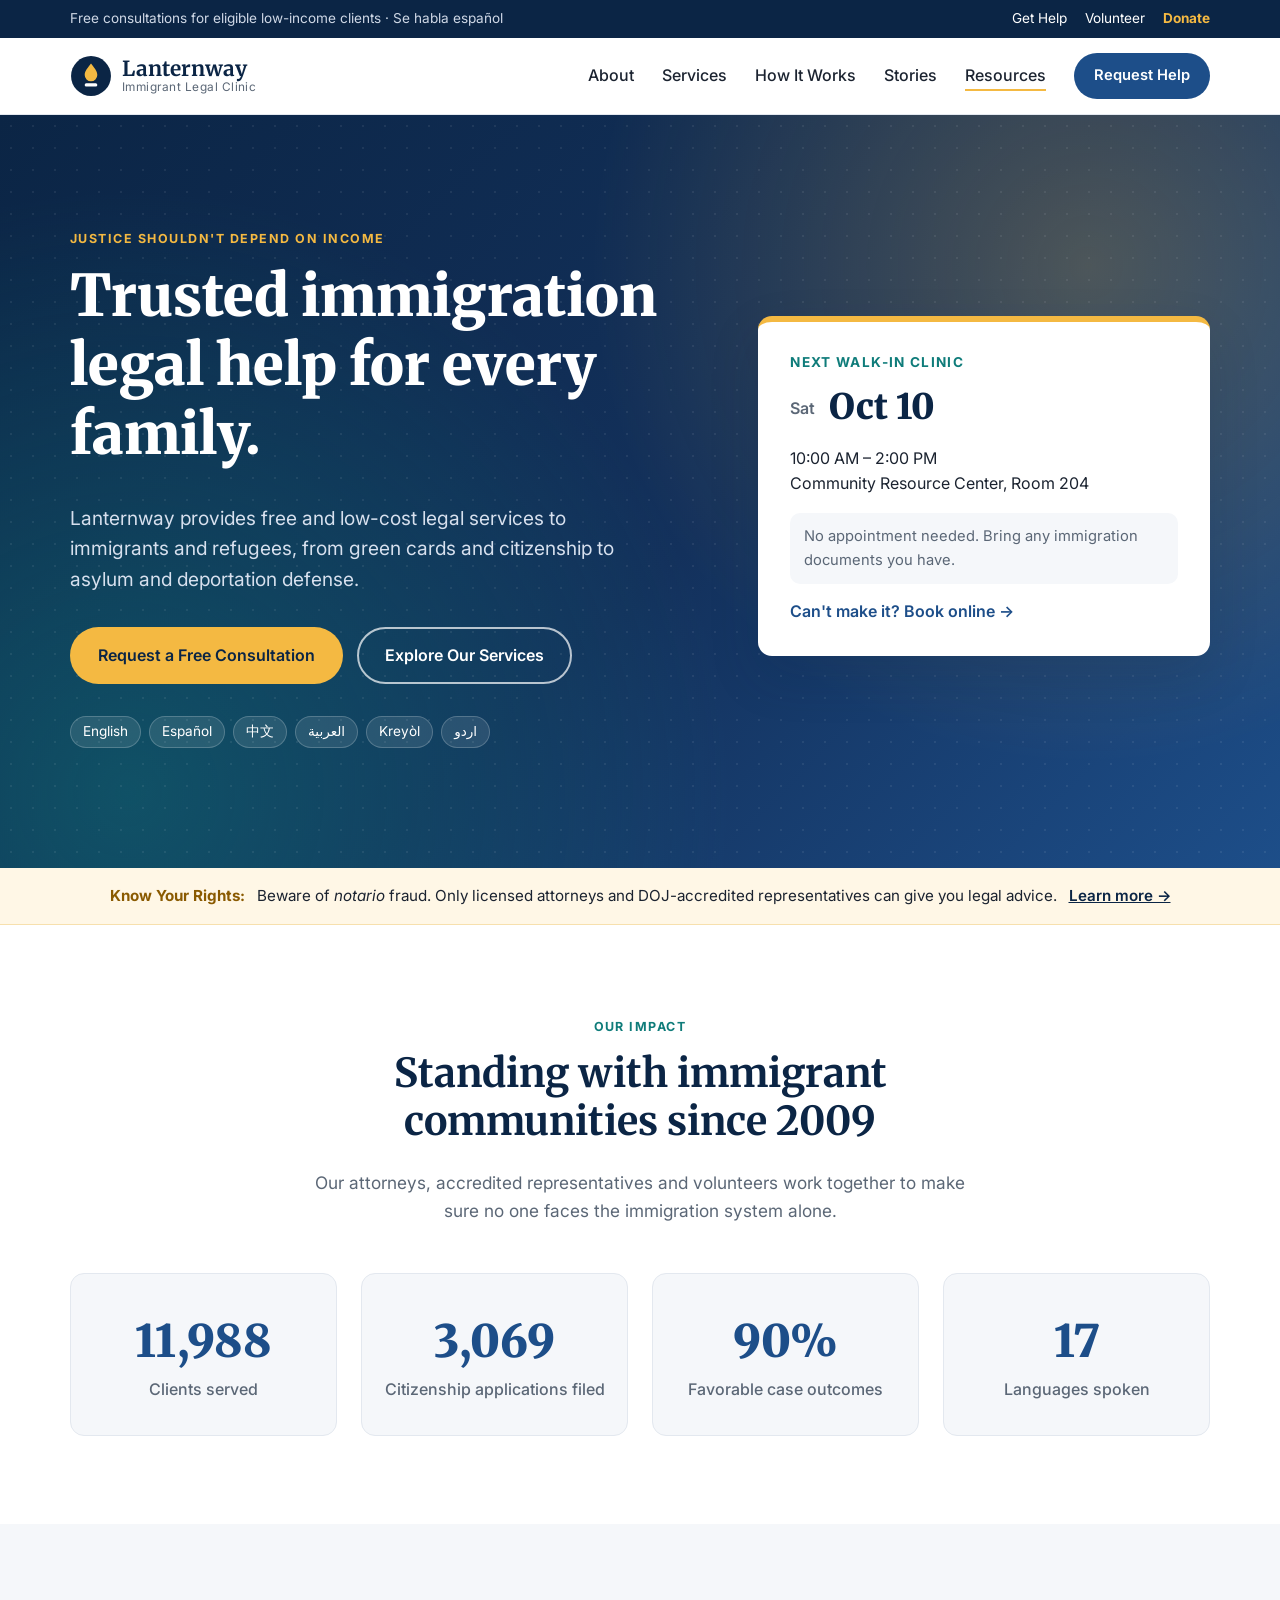
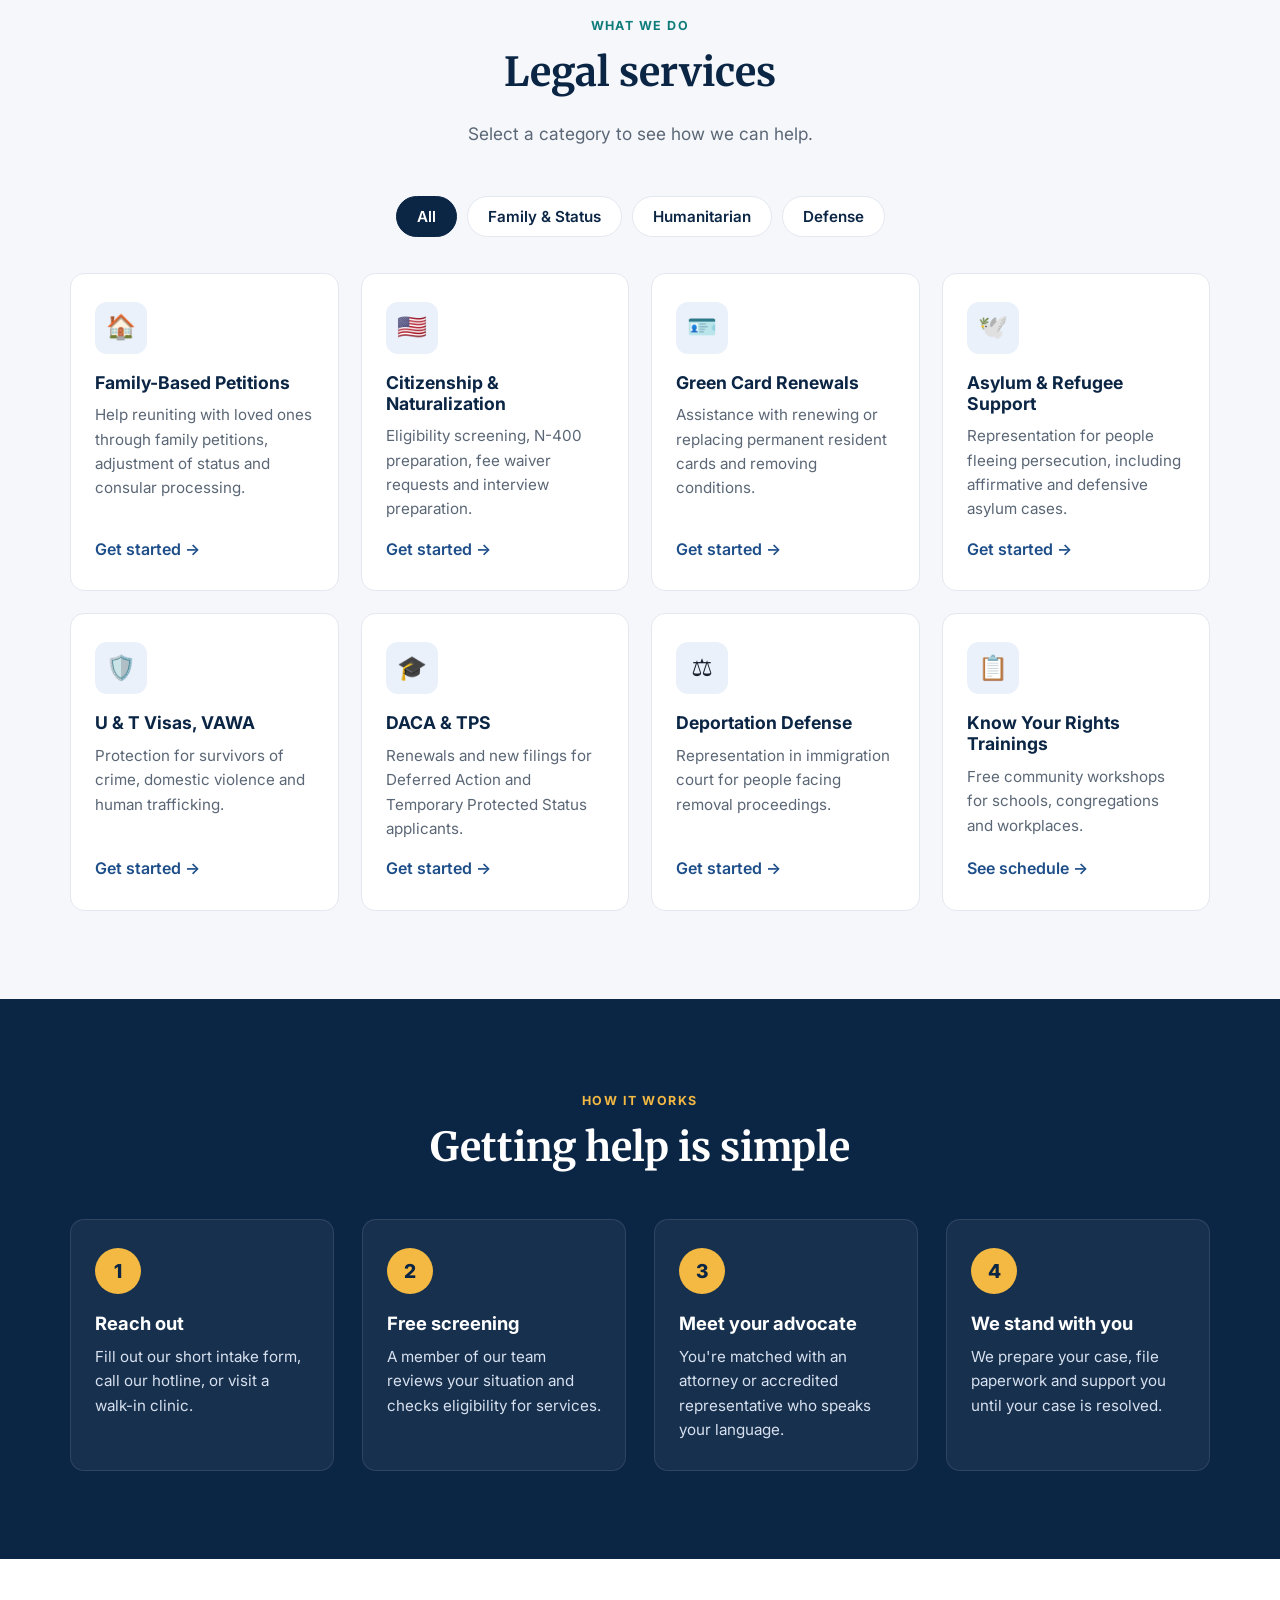
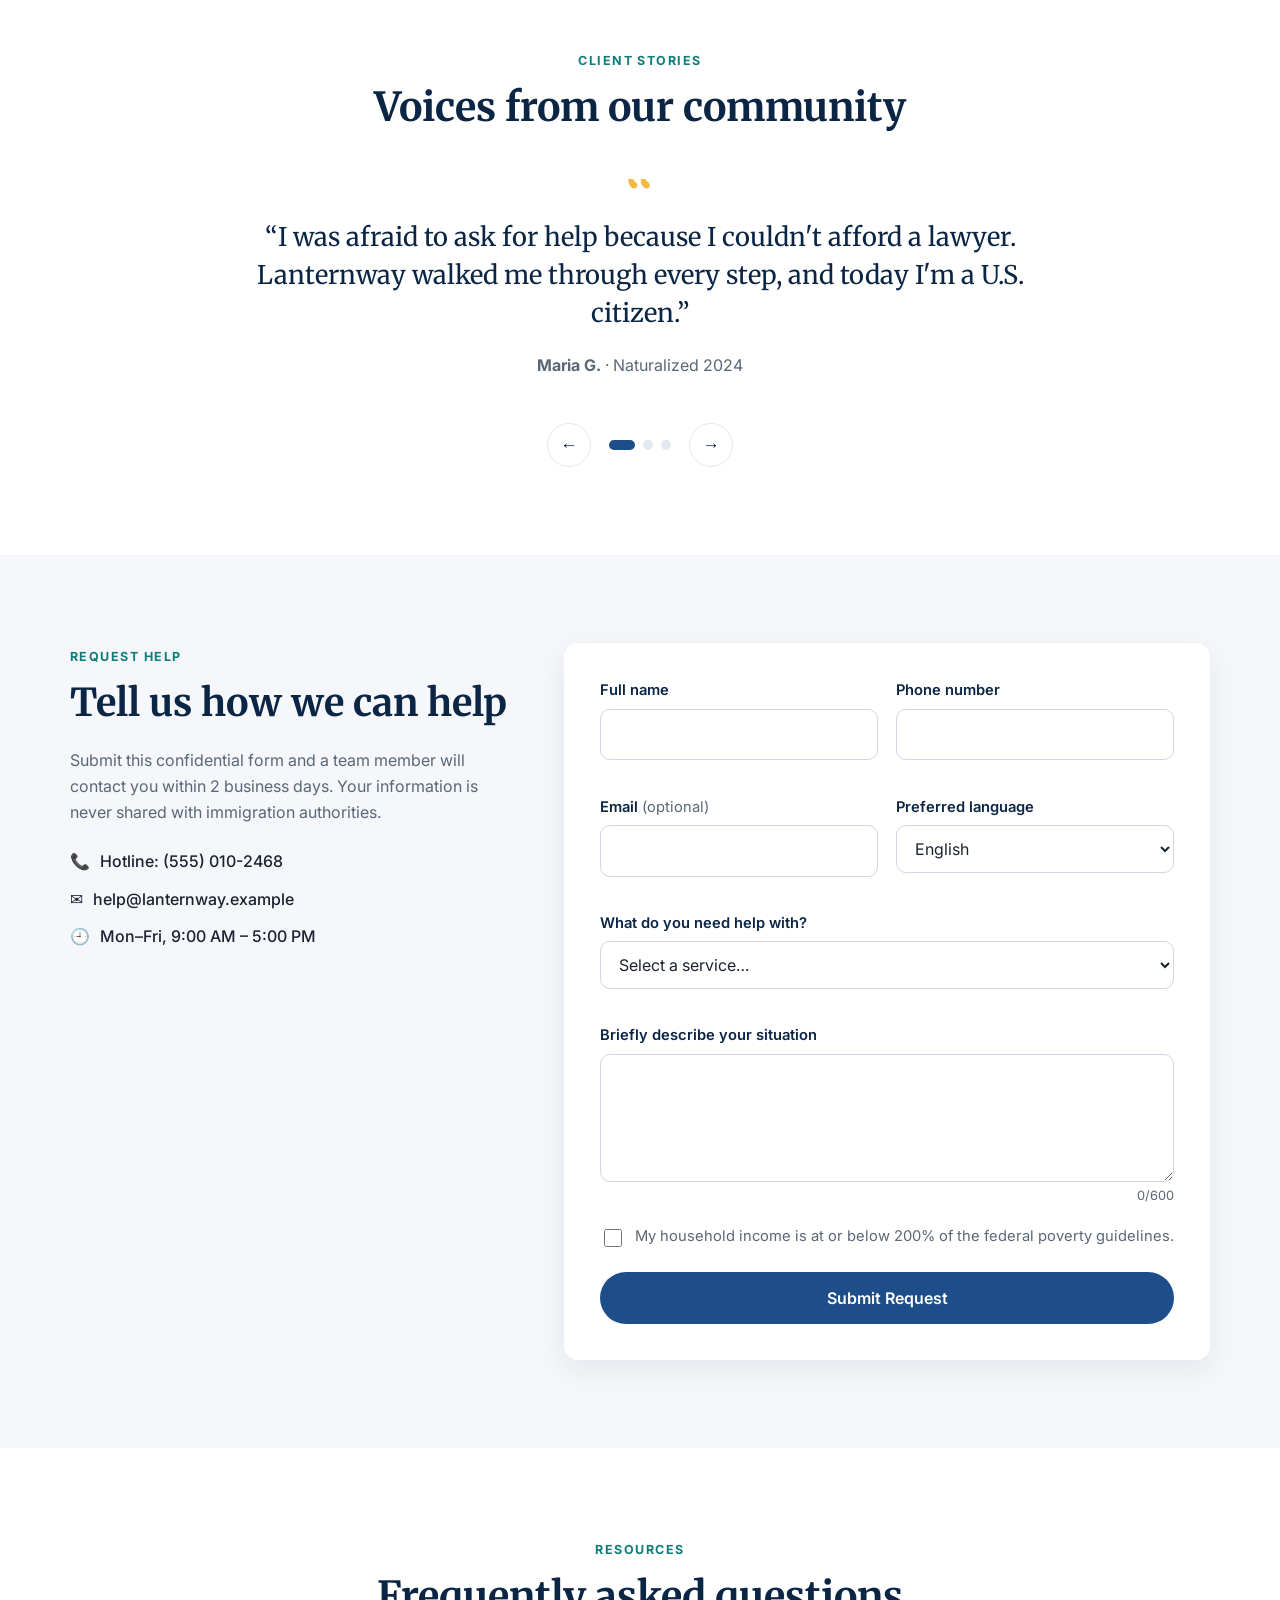
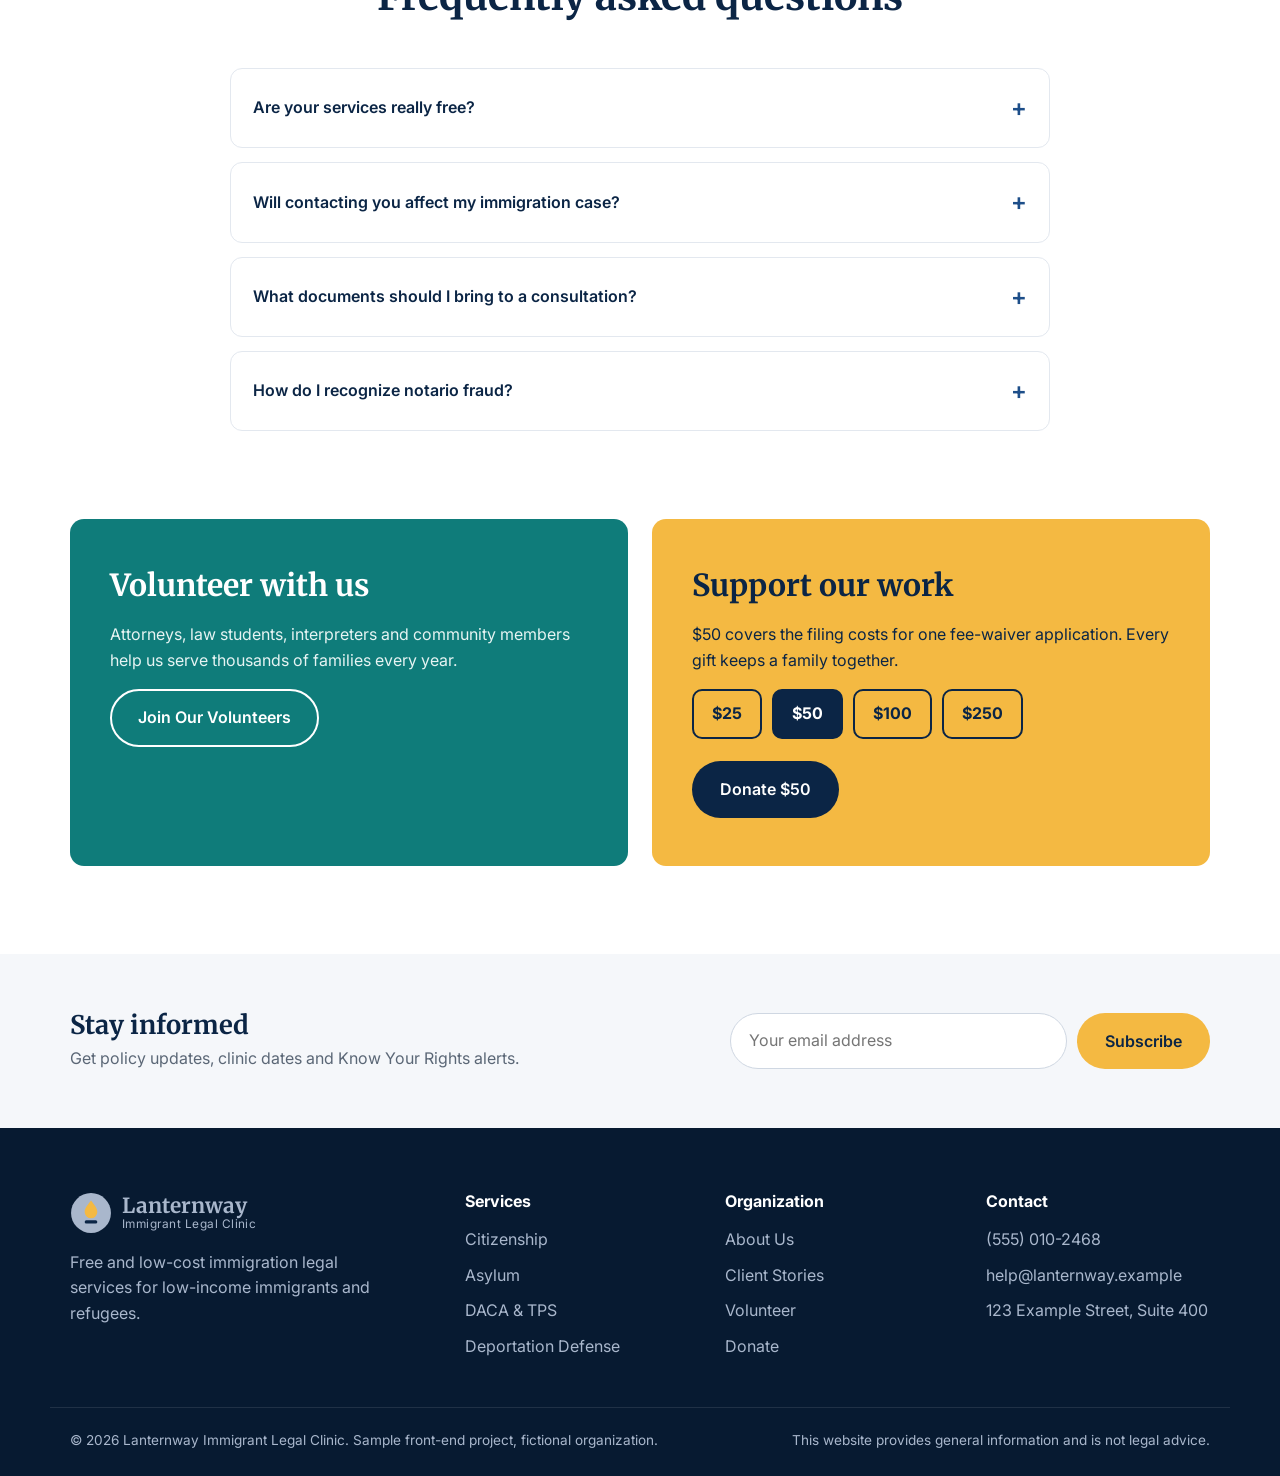
==== index.html @ d3156864 "Add Lanternway Immigrant Legal Clinic sample website Responsive single-page front-end for a fictiona" ====
<!DOCTYPE html>
<html lang="en">
<head>
  <meta charset="UTF-8">
  <meta name="viewport" content="width=device-width, initial-scale=1.0">
  <meta name="description" content="Lanternway Immigrant Legal Clinic provides free and low-cost immigration legal help to low-income individuals and families.">
  <title>Lanternway Immigrant Legal Clinic</title>
  <link rel="preconnect" href="https://fonts.googleapis.com">
  <link rel="preconnect" href="https://fonts.gstatic.com" crossorigin>
  <link href="https://fonts.googleapis.com/css2?family=Inter:wght@400;500;600;700&family=Merriweather:wght@700;900&display=swap" rel="stylesheet">
  <link rel="stylesheet" href="styles.css">
</head>
<body>
  <a class="skip-link" href="#main">Skip to content</a>

  <!-- Top utility bar -->
  <div class="topbar">
    <div class="container topbar__inner">
      <p>Free consultations for eligible low-income clients &middot; Se habla español</p>
      <div class="topbar__links">
        <a href="#help">Get Help</a>
        <a href="#involved">Volunteer</a>
        <a href="#donate" class="topbar__donate">Donate</a>
      </div>
    </div>
  </div>

  <!-- Header / navigation -->
  <header class="header" id="top">
    <div class="container header__inner">
      <a href="#top" class="logo" aria-label="Lanternway home">
        <svg class="logo__mark" viewBox="0 0 40 40" aria-hidden="true">
          <circle cx="20" cy="20" r="19" fill="currentColor"/>
          <path d="M20 8c-3 4-6 7-6 11a6 6 0 0 0 12 0c0-4-3-7-6-11z" fill="#f4b942"/>
          <rect x="14" y="27" width="12" height="3" rx="1.5" fill="#fff"/>
        </svg>
        <span class="logo__text">
          <strong>Lanternway</strong>
          <small>Immigrant Legal Clinic</small>
        </span>
      </a>

      <button class="nav-toggle" aria-expanded="false" aria-controls="primary-nav">
        <span class="nav-toggle__bar"></span>
        <span class="nav-toggle__bar"></span>
        <span class="nav-toggle__bar"></span>
        <span class="sr-only">Menu</span>
      </button>

      <nav id="primary-nav" class="nav" aria-label="Primary">
        <ul>
          <li><a href="#about">About</a></li>
          <li><a href="#services">Services</a></li>
          <li><a href="#process">How It Works</a></li>
          <li><a href="#stories">Stories</a></li>
          <li><a href="#resources">Resources</a></li>
          <li><a href="#help" class="btn btn--primary btn--sm">Request Help</a></li>
        </ul>
      </nav>
    </div>
  </header>

  <main id="main">
    <!-- Hero -->
    <section class="hero">
      <div class="container hero__inner">
        <div class="hero__content">
          <span class="eyebrow">Justice shouldn't depend on income</span>
          <h1>Trusted immigration legal help for every family.</h1>
          <p class="lead">Lanternway provides free and low-cost legal services to immigrants and refugees, from green cards and citizenship to asylum and deportation defense.</p>
          <div class="hero__actions">
            <a href="#help" class="btn btn--accent">Request a Free Consultation</a>
            <a href="#services" class="btn btn--ghost">Explore Our Services</a>
          </div>
          <ul class="hero__langs" aria-label="Languages we serve">
            <li>English</li><li>Español</li><li>中文</li><li>العربية</li><li>Kreyòl</li><li>اردو</li>
          </ul>
        </div>
        <div class="hero__card" aria-label="Upcoming clinic">
          <h2>Next Walk-In Clinic</h2>
          <p class="hero__date"><span>Sat</span> Oct 10</p>
          <p>10:00 AM – 2:00 PM<br>Community Resource Center, Room 204</p>
          <p class="hero__note">No appointment needed. Bring any immigration documents you have.</p>
          <a href="#help" class="link-arrow">Can't make it? Book online</a>
        </div>
      </div>
    </section>

    <!-- Alert banner -->
    <section class="alert" role="region" aria-label="Important notice">
      <div class="container alert__inner">
        <strong>Know Your Rights:</strong>
        <span>Beware of <em>notario</em> fraud. Only licensed attorneys and DOJ-accredited representatives can give you legal advice.</span>
        <a href="#resources">Learn more &rarr;</a>
      </div>
    </section>

    <!-- Stats -->
    <section class="stats" id="about">
      <div class="container">
        <div class="section-head">
          <span class="eyebrow">Our Impact</span>
          <h2>Standing with immigrant communities since 2009</h2>
          <p>Our attorneys, accredited representatives and volunteers work together to make sure no one faces the immigration system alone.</p>
        </div>
        <div class="stats__grid">
          <div class="stat"><span class="stat__num" data-count="12500">0</span><span class="stat__label">Clients served</span></div>
          <div class="stat"><span class="stat__num" data-count="3200">0</span><span class="stat__label">Citizenship applications filed</span></div>
          <div class="stat"><span class="stat__num" data-count="94" data-suffix="%">0</span><span class="stat__label">Favorable case outcomes</span></div>
          <div class="stat"><span class="stat__num" data-count="18">0</span><span class="stat__label">Languages spoken</span></div>
        </div>
      </div>
    </section>

    <!-- Services -->
    <section class="services" id="services">
      <div class="container">
        <div class="section-head">
          <span class="eyebrow">What We Do</span>
          <h2>Legal services</h2>
          <p>Select a category to see how we can help.</p>
        </div>

        <div class="tabs" role="tablist" aria-label="Service categories">
          <button role="tab" class="tab is-active" aria-selected="true" data-filter="all">All</button>
          <button role="tab" class="tab" aria-selected="false" data-filter="family">Family &amp; Status</button>
          <button role="tab" class="tab" aria-selected="false" data-filter="humanitarian">Humanitarian</button>
          <button role="tab" class="tab" aria-selected="false" data-filter="defense">Defense</button>
        </div>

        <div class="cards">
          <article class="card" data-category="family">
            <div class="card__icon" aria-hidden="true">🏠</div>
            <h3>Family-Based Petitions</h3>
            <p>Help reuniting with loved ones through family petitions, adjustment of status and consular processing.</p>
            <a href="#help" class="link-arrow">Get started</a>
          </article>
          <article class="card" data-category="family">
            <div class="card__icon" aria-hidden="true">🇺🇸</div>
            <h3>Citizenship &amp; Naturalization</h3>
            <p>Eligibility screening, N-400 preparation, fee waiver requests and interview preparation.</p>
            <a href="#help" class="link-arrow">Get started</a>
          </article>
          <article class="card" data-category="family">
            <div class="card__icon" aria-hidden="true">🪪</div>
            <h3>Green Card Renewals</h3>
            <p>Assistance with renewing or replacing permanent resident cards and removing conditions.</p>
            <a href="#help" class="link-arrow">Get started</a>
          </article>
          <article class="card" data-category="humanitarian">
            <div class="card__icon" aria-hidden="true">🕊️</div>
            <h3>Asylum &amp; Refugee Support</h3>
            <p>Representation for people fleeing persecution, including affirmative and defensive asylum cases.</p>
            <a href="#help" class="link-arrow">Get started</a>
          </article>
          <article class="card" data-category="humanitarian">
            <div class="card__icon" aria-hidden="true">🛡️</div>
            <h3>U &amp; T Visas, VAWA</h3>
            <p>Protection for survivors of crime, domestic violence and human trafficking.</p>
            <a href="#help" class="link-arrow">Get started</a>
          </article>
          <article class="card" data-category="humanitarian">
            <div class="card__icon" aria-hidden="true">🎓</div>
            <h3>DACA &amp; TPS</h3>
            <p>Renewals and new filings for Deferred Action and Temporary Protected Status applicants.</p>
            <a href="#help" class="link-arrow">Get started</a>
          </article>
          <article class="card" data-category="defense">
            <div class="card__icon" aria-hidden="true">⚖️</div>
            <h3>Deportation Defense</h3>
            <p>Representation in immigration court for people facing removal proceedings.</p>
            <a href="#help" class="link-arrow">Get started</a>
          </article>
          <article class="card" data-category="defense">
            <div class="card__icon" aria-hidden="true">📋</div>
            <h3>Know Your Rights Trainings</h3>
            <p>Free community workshops for schools, congregations and workplaces.</p>
            <a href="#resources" class="link-arrow">See schedule</a>
          </article>
        </div>
      </div>
    </section>

    <!-- Process -->
    <section class="process" id="process">
      <div class="container">
        <div class="section-head section-head--light">
          <span class="eyebrow">How It Works</span>
          <h2>Getting help is simple</h2>
        </div>
        <ol class="steps">
          <li class="step">
            <span class="step__num">1</span>
            <h3>Reach out</h3>
            <p>Fill out our short intake form, call our hotline, or visit a walk-in clinic.</p>
          </li>
          <li class="step">
            <span class="step__num">2</span>
            <h3>Free screening</h3>
            <p>A member of our team reviews your situation and checks eligibility for services.</p>
          </li>
          <li class="step">
            <span class="step__num">3</span>
            <h3>Meet your advocate</h3>
            <p>You're matched with an attorney or accredited representative who speaks your language.</p>
          </li>
          <li class="step">
            <span class="step__num">4</span>
            <h3>We stand with you</h3>
            <p>We prepare your case, file paperwork and support you until your case is resolved.</p>
          </li>
        </ol>
      </div>
    </section>

    <!-- Stories -->
    <section class="stories" id="stories">
      <div class="container">
        <div class="section-head">
          <span class="eyebrow">Client Stories</span>
          <h2>Voices from our community</h2>
        </div>
        <div class="slider" aria-roledescription="carousel" aria-label="Client stories">
          <div class="slider__track">
            <figure class="quote is-active">
              <blockquote>“I was afraid to ask for help because I couldn't afford a lawyer. Lanternway walked me through every step, and today I'm a U.S. citizen.”</blockquote>
              <figcaption><strong>Maria G.</strong> · Naturalized 2024</figcaption>
            </figure>
            <figure class="quote">
              <blockquote>“They explained everything in Arabic so my parents could understand. We finally feel safe making plans for our future.”</blockquote>
              <figcaption><strong>Omar K.</strong> · Asylum granted</figcaption>
            </figure>
            <figure class="quote">
              <blockquote>“My DACA renewal was due in two weeks. The team got it filed on time and never made me feel rushed or judged.”</blockquote>
              <figcaption><strong>Daniel R.</strong> · DACA recipient</figcaption>
            </figure>
          </div>
          <div class="slider__controls">
            <button class="slider__btn" data-dir="-1" aria-label="Previous story">&larr;</button>
            <div class="slider__dots" role="tablist"></div>
            <button class="slider__btn" data-dir="1" aria-label="Next story">&rarr;</button>
          </div>
        </div>
      </div>
    </section>

    <!-- Get help form -->
    <section class="help" id="help">
      <div class="container help__inner">
        <div class="help__info">
          <span class="eyebrow">Request Help</span>
          <h2>Tell us how we can help</h2>
          <p>Submit this confidential form and a team member will contact you within 2 business days. Your information is never shared with immigration authorities.</p>
          <ul class="contact-list">
            <li><span aria-hidden="true">📞</span> Hotline: (555) 010-2468</li>
            <li><span aria-hidden="true">✉️</span> help@lanternway.example</li>
            <li><span aria-hidden="true">🕘</span> Mon–Fri, 9:00 AM – 5:00 PM</li>
          </ul>
        </div>

        <form class="form" id="intake-form" novalidate>
          <div class="form__row">
            <div class="field">
              <label for="name">Full name</label>
              <input id="name" name="name" type="text" autocomplete="name" required>
              <span class="field__error" aria-live="polite"></span>
            </div>
            <div class="field">
              <label for="phone">Phone number</label>
              <input id="phone" name="phone" type="tel" autocomplete="tel" required>
              <span class="field__error" aria-live="polite"></span>
            </div>
          </div>
          <div class="form__row">
            <div class="field">
              <label for="email">Email <span class="optional">(optional)</span></label>
              <input id="email" name="email" type="email" autocomplete="email">
              <span class="field__error" aria-live="polite"></span>
            </div>
            <div class="field">
              <label for="language">Preferred language</label>
              <select id="language" name="language">
                <option>English</option>
                <option>Español</option>
                <option>中文</option>
                <option>العربية</option>
                <option>Kreyòl</option>
                <option>اردو</option>
                <option>Other</option>
              </select>
            </div>
          </div>
          <div class="field">
            <label for="service">What do you need help with?</label>
            <select id="service" name="service" required>
              <option value="">Select a service…</option>
              <option>Family-based petition</option>
              <option>Citizenship / naturalization</option>
              <option>Green card renewal</option>
              <option>Asylum</option>
              <option>U / T visa or VAWA</option>
              <option>DACA / TPS</option>
              <option>Deportation defense</option>
              <option>Not sure</option>
            </select>
            <span class="field__error" aria-live="polite"></span>
          </div>
          <div class="field">
            <label for="message">Briefly describe your situation</label>
            <textarea id="message" name="message" rows="4" maxlength="600"></textarea>
            <span class="field__hint"><span id="char-count">0</span>/600</span>
          </div>
          <label class="checkbox">
            <input type="checkbox" id="income" name="income">
            <span>My household income is at or below 200% of the federal poverty guidelines.</span>
          </label>
          <button type="submit" class="btn btn--primary btn--block">Submit Request</button>
          <p class="form__success" role="status" hidden>Thank you! Your request has been received. We'll contact you within 2 business days.</p>
        </form>
      </div>
    </section>

    <!-- Resources / FAQ -->
    <section class="resources" id="resources">
      <div class="container">
        <div class="section-head">
          <span class="eyebrow">Resources</span>
          <h2>Frequently asked questions</h2>
        </div>
        <div class="faq">
          <details>
            <summary>Are your services really free?</summary>
            <p>Most services are free for clients whose household income is at or below 200% of the federal poverty guidelines. For others, we offer low-cost services on a sliding scale.</p>
          </details>
          <details>
            <summary>Will contacting you affect my immigration case?</summary>
            <p>No. Everything you share with us is confidential and protected. We do not share information with immigration enforcement.</p>
          </details>
          <details>
            <summary>What documents should I bring to a consultation?</summary>
            <p>Bring a photo ID, your passport, any immigration documents (notices, visas, cards) and any letters you've received from USCIS or immigration court.</p>
          </details>
          <details>
            <summary>How do I recognize notario fraud?</summary>
            <p>Be cautious of anyone who promises guaranteed results, asks you to sign blank forms, or isn't a licensed attorney or DOJ-accredited representative.</p>
          </details>
        </div>
      </div>
    </section>

    <!-- Get involved / donate -->
    <section class="cta" id="involved">
      <div class="container cta__grid">
        <div class="cta__box">
          <h2>Volunteer with us</h2>
          <p>Attorneys, law students, interpreters and community members help us serve thousands of families every year.</p>
          <a href="#help" class="btn btn--ghost-light">Join Our Volunteers</a>
        </div>
        <div class="cta__box cta__box--accent" id="donate">
          <h2>Support our work</h2>
          <p>$50 covers the filing costs for one fee-waiver application. Every gift keeps a family together.</p>
          <div class="amounts" role="group" aria-label="Donation amount">
            <button class="amount">$25</button>
            <button class="amount is-active">$50</button>
            <button class="amount">$100</button>
            <button class="amount">$250</button>
          </div>
          <a href="#donate" class="btn btn--dark donate-btn">Donate $50</a>
        </div>
      </div>
    </section>

    <!-- Newsletter -->
    <section class="newsletter">
      <div class="container newsletter__inner">
        <div>
          <h2>Stay informed</h2>
          <p>Get policy updates, clinic dates and Know Your Rights alerts.</p>
        </div>
        <form class="newsletter__form" id="newsletter-form">
          <label for="nl-email" class="sr-only">Email address</label>
          <input id="nl-email" type="email" placeholder="Your email address" required>
          <button type="submit" class="btn btn--accent">Subscribe</button>
        </form>
      </div>
    </section>
  </main>

  <footer class="footer">
    <div class="container footer__grid">
      <div>
        <a href="#top" class="logo logo--light">
          <svg class="logo__mark" viewBox="0 0 40 40" aria-hidden="true">
            <circle cx="20" cy="20" r="19" fill="currentColor"/>
            <path d="M20 8c-3 4-6 7-6 11a6 6 0 0 0 12 0c0-4-3-7-6-11z" fill="#f4b942"/>
            <rect x="14" y="27" width="12" height="3" rx="1.5" fill="#0b2545"/>
          </svg>
          <span class="logo__text"><strong>Lanternway</strong><small>Immigrant Legal Clinic</small></span>
        </a>
        <p class="footer__about">Free and low-cost immigration legal services for low-income immigrants and refugees.</p>
      </div>
      <div>
        <h3>Services</h3>
        <ul>
          <li><a href="#services">Citizenship</a></li>
          <li><a href="#services">Asylum</a></li>
          <li><a href="#services">DACA &amp; TPS</a></li>
          <li><a href="#services">Deportation Defense</a></li>
        </ul>
      </div>
      <div>
        <h3>Organization</h3>
        <ul>
          <li><a href="#about">About Us</a></li>
          <li><a href="#stories">Client Stories</a></li>
          <li><a href="#involved">Volunteer</a></li>
          <li><a href="#donate">Donate</a></li>
        </ul>
      </div>
      <div>
        <h3>Contact</h3>
        <ul>
          <li>(555) 010-2468</li>
          <li>help@lanternway.example</li>
          <li>123 Example Street, Suite 400</li>
        </ul>
      </div>
    </div>
    <div class="container footer__bottom">
      <p>&copy; <span id="year"></span> Lanternway Immigrant Legal Clinic. Sample front-end project, fictional organization.</p>
      <p>This website provides general information and is not legal advice.</p>
    </div>
  </footer>

  <button class="back-to-top" aria-label="Back to top">&uarr;</button>

  <script src="script.js"></script>
</body>
</html>
---- styles.css ----
/* ==========================================================
   Lanternway Immigrant Legal Clinic — styles
   ========================================================== */

:root {
  --navy: #0b2545;
  --navy-2: #13315c;
  --blue: #1d4e89;
  --teal: #0f7c7a;
  --gold: #f4b942;
  --gold-dark: #d99a1c;
  --ink: #1b2330;
  --muted: #5b6776;
  --line: #e3e8ef;
  --bg: #ffffff;
  --bg-soft: #f5f7fa;
  --danger: #c0392b;
  --radius: 14px;
  --shadow: 0 10px 30px rgba(11, 37, 69, 0.08);
  --shadow-lg: 0 20px 50px rgba(11, 37, 69, 0.16);
  --font: "Inter", system-ui, -apple-system, "Segoe UI", Roboto, sans-serif;
  --serif: "Merriweather", Georgia, serif;
}

*, *::before, *::after { box-sizing: border-box; }

html { scroll-behavior: smooth; scroll-padding-top: 90px; }

body {
  margin: 0;
  font-family: var(--font);
  color: var(--ink);
  background: var(--bg);
  line-height: 1.6;
  -webkit-font-smoothing: antialiased;
}

img, svg { display: block; max-width: 100%; }
a { color: var(--blue); }
h1, h2, h3 { line-height: 1.2; margin: 0 0 0.6em; }
h1, h2 { font-family: var(--serif); color: var(--navy); }
p { margin: 0 0 1em; }

.container { width: 100%; max-width: 1180px; margin: 0 auto; padding: 0 20px; }

.sr-only {
  position: absolute; width: 1px; height: 1px; padding: 0; margin: -1px;
  overflow: hidden; clip: rect(0, 0, 0, 0); border: 0;
}

.skip-link {
  position: absolute; left: -999px; top: 8px; z-index: 100;
  background: var(--gold); color: var(--navy); padding: 8px 14px; border-radius: 6px;
}
.skip-link:focus { left: 8px; }

:focus-visible { outline: 3px solid var(--gold); outline-offset: 2px; }

/* ---------- Buttons ---------- */
.btn {
  display: inline-block;
  padding: 14px 26px;
  border-radius: 999px;
  font-weight: 600;
  font-size: 1rem;
  text-decoration: none;
  border: 2px solid transparent;
  cursor: pointer;
  transition: transform .15s ease, background .2s ease, color .2s ease, box-shadow .2s ease;
  font-family: inherit;
  text-align: center;
}
.btn:hover { transform: translateY(-2px); }
.btn--sm { padding: 9px 18px; font-size: .92rem; }
.btn--block { width: 100%; }
.btn--primary { background: var(--blue); color: #fff; }
.btn--primary:hover { background: var(--navy); box-shadow: var(--shadow); }
.btn--accent { background: var(--gold); color: var(--navy); }
.btn--accent:hover { background: var(--gold-dark); }
.btn--ghost { border-color: rgba(255,255,255,.7); color: #fff; }
.btn--ghost:hover { background: rgba(255,255,255,.12); }
.btn--ghost-light { border-color: #fff; color: #fff; }
.btn--ghost-light:hover { background: #fff; color: var(--teal); }
.btn--dark { background: var(--navy); color: #fff; }
.btn--dark:hover { background: #000; }

.link-arrow { font-weight: 600; text-decoration: none; }
.link-arrow::after { content: " →"; transition: margin .2s; }
.link-arrow:hover::after { margin-left: 4px; }

.eyebrow {
  display: inline-block;
  font-size: .78rem;
  font-weight: 700;
  letter-spacing: .12em;
  text-transform: uppercase;
  color: var(--teal);
  margin-bottom: 12px;
}

.section-head { max-width: 680px; margin: 0 auto 48px; text-align: center; }
.section-head h2 { font-size: clamp(1.8rem, 3.5vw, 2.5rem); }
.section-head p { color: var(--muted); font-size: 1.08rem; }
.section-head--light h2 { color: #fff; }
.section-head--light .eyebrow { color: var(--gold); }

section { padding: 88px 0; }

/* ---------- Top bar ---------- */
.topbar { background: var(--navy); color: #cfd8e6; font-size: .85rem; }
.topbar__inner { display: flex; justify-content: space-between; align-items: center; gap: 12px; padding-top: 8px; padding-bottom: 8px; }
.topbar p { margin: 0; }
.topbar__links { display: flex; gap: 18px; }
.topbar__links a { color: #fff; text-decoration: none; }
.topbar__links a:hover { text-decoration: underline; }
.topbar__donate { color: var(--gold) !important; font-weight: 700; }

/* ---------- Header ---------- */
.header {
  position: sticky; top: 0; z-index: 50;
  background: rgba(255,255,255,.96);
  backdrop-filter: blur(8px);
  border-bottom: 1px solid var(--line);
  transition: box-shadow .2s;
}
.header.is-scrolled { box-shadow: var(--shadow); }
.header__inner { display: flex; align-items: center; justify-content: space-between; height: 76px; }

.logo { display: flex; align-items: center; gap: 10px; text-decoration: none; color: var(--navy); }
.logo__mark { width: 42px; height: 42px; }
.logo__text { display: flex; flex-direction: column; line-height: 1.1; }
.logo__text strong { font-family: var(--serif); font-size: 1.3rem; }
.logo__text small { font-size: .74rem; color: var(--muted); letter-spacing: .04em; }
.logo--light { color: #fff; }
.logo--light .logo__text small { color: #a9b7cc; }

.nav ul { display: flex; align-items: center; gap: 28px; list-style: none; margin: 0; padding: 0; }
.nav a:not(.btn) {
  color: var(--ink); text-decoration: none; font-weight: 500; position: relative; padding: 6px 0;
}
.nav a:not(.btn)::after {
  content: ""; position: absolute; left: 0; bottom: 0; height: 2px; width: 0;
  background: var(--gold); transition: width .2s;
}
.nav a:not(.btn):hover::after, .nav a.is-current::after { width: 100%; }

.nav-toggle {
  display: none; background: none; border: 0; cursor: pointer; padding: 8px;
  flex-direction: column; gap: 5px;
}
.nav-toggle__bar { width: 26px; height: 3px; background: var(--navy); border-radius: 2px; transition: transform .25s, opacity .25s; }
.nav-toggle[aria-expanded="true"] .nav-toggle__bar:nth-child(1) { transform: translateY(8px) rotate(45deg); }
.nav-toggle[aria-expanded="true"] .nav-toggle__bar:nth-child(2) { opacity: 0; }
.nav-toggle[aria-expanded="true"] .nav-toggle__bar:nth-child(3) { transform: translateY(-8px) rotate(-45deg); }

/* ---------- Hero ---------- */
.hero {
  position: relative;
  color: #fff;
  padding: 110px 0 120px;
  background:
    radial-gradient(circle at 85% 20%, rgba(244,185,66,.25), transparent 40%),
    radial-gradient(circle at 10% 90%, rgba(15,124,122,.45), transparent 45%),
    linear-gradient(135deg, var(--navy) 0%, var(--navy-2) 55%, var(--blue) 100%);
  overflow: hidden;
}
.hero::after {
  content: ""; position: absolute; inset: 0;
  background-image: radial-gradient(rgba(255,255,255,.07) 1px, transparent 1px);
  background-size: 22px 22px; pointer-events: none;
}
.hero__inner { position: relative; z-index: 1; display: grid; grid-template-columns: 1.4fr 1fr; gap: 56px; align-items: center; }
.hero .eyebrow { color: var(--gold); }
.hero h1 { color: #fff; font-size: clamp(2.3rem, 5vw, 3.6rem); font-weight: 900; }
.lead { font-size: 1.2rem; color: #d7e0ee; max-width: 580px; }
.hero__actions { display: flex; flex-wrap: wrap; gap: 14px; margin: 32px 0; }
.hero__langs { display: flex; flex-wrap: wrap; gap: 8px; list-style: none; padding: 0; margin: 0; }
.hero__langs li {
  font-size: .85rem; padding: 4px 12px; border-radius: 999px;
  background: rgba(255,255,255,.1); border: 1px solid rgba(255,255,255,.2);
}

.hero__card {
  background: #fff; color: var(--ink); border-radius: var(--radius);
  padding: 32px; box-shadow: var(--shadow-lg); border-top: 6px solid var(--gold);
}
.hero__card h2 { font-family: var(--font); font-size: .85rem; letter-spacing: .1em; text-transform: uppercase; color: var(--teal); }
.hero__date { font-family: var(--serif); font-size: 2.2rem; color: var(--navy); font-weight: 900; margin-bottom: .3em; }
.hero__date span { font-size: 1rem; color: var(--muted); font-family: var(--font); font-weight: 600; vertical-align: middle; margin-right: 6px; }
.hero__note { background: var(--bg-soft); padding: 12px 14px; border-radius: 10px; font-size: .92rem; color: var(--muted); }

/* ---------- Alert ---------- */
.alert { background: #fff7e6; border-bottom: 1px solid #f7e0ad; padding: 16px 0; }
.alert__inner { display: flex; flex-wrap: wrap; gap: 8px 12px; align-items: center; justify-content: center; font-size: .95rem; text-align: center; }
.alert strong { color: #8a5a00; }
.alert a { font-weight: 600; color: var(--navy); }

/* ---------- Stats ---------- */
.stats__grid { display: grid; grid-template-columns: repeat(4, 1fr); gap: 24px; }
.stat {
  text-align: center; padding: 32px 16px; border-radius: var(--radius);
  background: var(--bg-soft); border: 1px solid var(--line);
}
.stat__num { display: block; font-family: var(--serif); font-size: clamp(2rem, 4vw, 2.8rem); font-weight: 900; color: var(--blue); }
.stat__label { color: var(--muted); font-weight: 500; }

/* ---------- Services ---------- */
.services { background: var(--bg-soft); }
.tabs { display: flex; flex-wrap: wrap; justify-content: center; gap: 10px; margin-bottom: 36px; }
.tab {
  font-family: inherit; font-size: .95rem; font-weight: 600;
  padding: 10px 20px; border-radius: 999px; cursor: pointer;
  background: #fff; color: var(--navy); border: 1px solid var(--line);
  transition: background .2s, color .2s, border-color .2s;
}
.tab:hover { border-color: var(--blue); }
.tab.is-active { background: var(--navy); color: #fff; border-color: var(--navy); }

.cards { display: grid; grid-template-columns: repeat(4, 1fr); gap: 22px; }
.card {
  background: #fff; border-radius: var(--radius); padding: 28px 24px;
  border: 1px solid var(--line);
  display: flex; flex-direction: column;
  transition: transform .2s, box-shadow .2s, opacity .3s;
}
.card:hover { transform: translateY(-4px); box-shadow: var(--shadow); }
.card.is-hidden { display: none; }
.card__icon {
  width: 52px; height: 52px; display: grid; place-items: center; font-size: 1.5rem;
  background: #eaf1fb; border-radius: 12px; margin-bottom: 18px;
}
.card h3 { font-size: 1.1rem; color: var(--navy); }
.card p { color: var(--muted); font-size: .95rem; flex: 1; }

/* ---------- Process ---------- */
.process { background: var(--navy); color: #d7e0ee; }
.steps { list-style: none; padding: 0; margin: 0; display: grid; grid-template-columns: repeat(4, 1fr); gap: 28px; counter-reset: none; }
.step { position: relative; padding: 28px 24px; border-radius: var(--radius); background: rgba(255,255,255,.05); border: 1px solid rgba(255,255,255,.1); }
.step__num {
  display: grid; place-items: center; width: 46px; height: 46px; border-radius: 50%;
  background: var(--gold); color: var(--navy); font-weight: 800; font-size: 1.2rem; margin-bottom: 18px;
}
.step h3 { color: #fff; font-size: 1.15rem; }
.step p { margin: 0; font-size: .95rem; }

/* ---------- Stories ---------- */
.slider { max-width: 820px; margin: 0 auto; text-align: center; }
.slider__track { position: relative; min-height: 220px; overflow: hidden; }
.quote {
  position: absolute; inset: 0; margin: 0;
  opacity: 0; transform: translateX(30px); transition: opacity .5s, transform .5s;
  pointer-events: none;
}
.quote.is-active { position: relative; opacity: 1; transform: none; pointer-events: auto; }
.quote blockquote {
  margin: 0 0 20px; font-family: var(--serif); font-size: clamp(1.2rem, 2.5vw, 1.6rem);
  color: var(--navy); line-height: 1.5;
}
.quote blockquote::before { content: "“"; display: block; font-size: 4rem; color: var(--gold); line-height: .6; }
.quote figcaption { color: var(--muted); }
.slider__controls { display: flex; align-items: center; justify-content: center; gap: 18px; margin-top: 24px; }
.slider__btn {
  width: 44px; height: 44px; border-radius: 50%; border: 1px solid var(--line); background: #fff;
  font-size: 1.1rem; cursor: pointer; color: var(--navy); transition: background .2s, color .2s;
}
.slider__btn:hover { background: var(--navy); color: #fff; }
.slider__dots { display: flex; gap: 8px; }
.slider__dot { width: 10px; height: 10px; border-radius: 50%; border: 0; background: var(--line); cursor: pointer; padding: 0; transition: background .2s, width .2s; }
.slider__dot.is-active { background: var(--blue); width: 26px; border-radius: 999px; }

/* ---------- Help form ---------- */
.help { background: var(--bg-soft); }
.help__inner { display: grid; grid-template-columns: 1fr 1.3fr; gap: 56px; align-items: start; }
.help__info h2 { font-size: clamp(1.8rem, 3.5vw, 2.4rem); }
.help__info p { color: var(--muted); }
.contact-list { list-style: none; padding: 0; margin: 24px 0 0; display: grid; gap: 12px; }
.contact-list li { display: flex; gap: 10px; align-items: center; font-weight: 500; }

.form { background: #fff; padding: 36px; border-radius: var(--radius); box-shadow: var(--shadow); }
.form__row { display: grid; grid-template-columns: 1fr 1fr; gap: 18px; }
.field { display: flex; flex-direction: column; margin-bottom: 18px; }
.field label { font-weight: 600; font-size: .92rem; margin-bottom: 6px; color: var(--navy); }
.optional { color: var(--muted); font-weight: 400; }
.field input, .field select, .field textarea {
  font: inherit; padding: 12px 14px; border: 1px solid #cfd7e2; border-radius: 10px;
  background: #fff; color: var(--ink); transition: border-color .2s, box-shadow .2s;
}
.field input:focus, .field select:focus, .field textarea:focus {
  outline: none; border-color: var(--blue); box-shadow: 0 0 0 4px rgba(29,78,137,.15);
}
.field textarea { resize: vertical; }
.field.has-error input, .field.has-error select { border-color: var(--danger); }
.field__error { color: var(--danger); font-size: .82rem; min-height: 1em; margin-top: 4px; }
.field__hint { color: var(--muted); font-size: .8rem; text-align: right; margin-top: 4px; }
.checkbox { display: flex; gap: 10px; align-items: flex-start; font-size: .92rem; color: var(--muted); margin-bottom: 22px; cursor: pointer; }
.checkbox input { margin-top: 4px; accent-color: var(--blue); width: 18px; height: 18px; flex-shrink: 0; }
.form__success {
  margin: 18px 0 0; padding: 14px 16px; border-radius: 10px;
  background: #e7f6ef; color: #146c43; font-weight: 500;
}

/* ---------- FAQ ---------- */
.faq { max-width: 820px; margin: 0 auto; display: grid; gap: 14px; }
.faq details {
  border: 1px solid var(--line); border-radius: 12px; padding: 0 22px; background: #fff;
  transition: box-shadow .2s;
}
.faq details[open] { box-shadow: var(--shadow); }
.faq summary {
  cursor: pointer; list-style: none; padding: 20px 0; font-weight: 600; color: var(--navy);
  display: flex; justify-content: space-between; align-items: center; gap: 12px;
}
.faq summary::-webkit-details-marker { display: none; }
.faq summary::after { content: "+"; font-size: 1.5rem; color: var(--blue); transition: transform .2s; }
.faq details[open] summary::after { transform: rotate(45deg); }
.faq details p { color: var(--muted); padding-bottom: 20px; margin: 0; }

/* ---------- CTA ---------- */
.cta { padding-top: 0; }
.cta__grid { display: grid; grid-template-columns: 1fr 1fr; gap: 24px; }
.cta__box { padding: 48px 40px; border-radius: var(--radius); background: var(--teal); color: #e6f4f3; }
.cta__box h2 { color: #fff; font-size: 1.9rem; }
.cta__box--accent { background: var(--gold); color: var(--navy); }
.cta__box--accent h2 { color: var(--navy); }
.amounts { display: flex; flex-wrap: wrap; gap: 10px; margin-bottom: 22px; }
.amount {
  font: inherit; font-weight: 700; padding: 10px 18px; border-radius: 10px; cursor: pointer;
  border: 2px solid var(--navy); background: transparent; color: var(--navy); transition: background .2s, color .2s;
}
.amount.is-active, .amount:hover { background: var(--navy); color: #fff; }

/* ---------- Newsletter ---------- */
.newsletter { background: var(--bg-soft); padding: 56px 0; }
.newsletter__inner { display: flex; justify-content: space-between; align-items: center; gap: 32px; flex-wrap: wrap; }
.newsletter h2 { font-size: 1.6rem; margin-bottom: .2em; }
.newsletter p { color: var(--muted); margin: 0; }
.newsletter__form { display: flex; gap: 10px; flex: 1; max-width: 480px; min-width: 0; }
.newsletter__form input {
  flex: 1; min-width: 0; font: inherit; padding: 14px 18px; border-radius: 999px; border: 1px solid #cfd7e2;
}

/* ---------- Footer ---------- */
.footer { background: #071a31; color: #a9b7cc; padding: 64px 0 24px; }
.footer__grid { display: grid; grid-template-columns: 1.6fr 1fr 1fr 1fr; gap: 36px; }
.footer h3 { color: #fff; font-size: 1rem; margin-bottom: 16px; }
.footer ul { list-style: none; padding: 0; margin: 0; display: grid; gap: 10px; }
.footer a { color: #a9b7cc; text-decoration: none; }
.footer a:hover { color: var(--gold); }
.footer__about { margin-top: 16px; max-width: 320px; }
.footer__bottom {
  border-top: 1px solid rgba(255,255,255,.1); margin-top: 48px; padding-top: 22px;
  display: flex; justify-content: space-between; flex-wrap: wrap; gap: 8px; font-size: .85rem;
}
.footer__bottom p { margin: 0; }

/* ---------- Back to top ---------- */
.back-to-top {
  position: fixed; right: 20px; bottom: 20px; z-index: 40;
  width: 46px; height: 46px; border-radius: 50%; border: 0; cursor: pointer;
  background: var(--navy); color: #fff; font-size: 1.2rem; box-shadow: var(--shadow-lg);
  opacity: 0; visibility: hidden; transform: translateY(10px); transition: opacity .25s, transform .25s, visibility .25s;
}
.back-to-top.is-visible { opacity: 1; visibility: visible; transform: none; }

/* ---------- Reveal on scroll ---------- */
.reveal { opacity: 0; transform: translateY(24px); transition: opacity .6s ease, transform .6s ease; }
.reveal.is-visible { opacity: 1; transform: none; }

/* ---------- Responsive ---------- */
@media (max-width: 1024px) {
  .cards { grid-template-columns: repeat(2, 1fr); }
  .steps { grid-template-columns: repeat(2, 1fr); }
  .footer__grid { grid-template-columns: 1fr 1fr; }
}

@media (max-width: 860px) {
  .nav-toggle { display: flex; }
  .nav {
    position: absolute; top: 100%; left: 0; right: 0;
    background: #fff; border-bottom: 1px solid var(--line); box-shadow: var(--shadow);
    max-height: 0; overflow: hidden; transition: max-height .3s ease;
  }
  .nav.is-open { max-height: 420px; }
  .nav ul { flex-direction: column; align-items: stretch; gap: 0; padding: 12px 20px 20px; }
  .nav li a:not(.btn) { display: block; padding: 12px 0; border-bottom: 1px solid var(--line); }
  .nav li:last-child { margin-top: 14px; }
  .nav .btn { display: block; }

  .hero { padding: 72px 0 80px; }
  .hero__inner { grid-template-columns: 1fr; gap: 40px; }
  .stats__grid { grid-template-columns: repeat(2, 1fr); }
  .help__inner { grid-template-columns: 1fr; gap: 32px; }
  .cta__grid { grid-template-columns: 1fr; }
  section { padding: 64px 0; }
  .cta { padding-top: 0; }
}

@media (max-width: 600px) {
  .topbar p { display: none; }
  .topbar__inner { justify-content: center; }
  .cards, .steps { grid-template-columns: 1fr; }
  .form { padding: 24px 20px; }
  .form__row { grid-template-columns: 1fr; gap: 0; }
  .cta__box { padding: 36px 24px; }
  .newsletter__form { flex-direction: column; max-width: none; }
  .footer__grid { grid-template-columns: 1fr; }
  .hero__actions .btn { width: 100%; }
}

@media (prefers-reduced-motion: reduce) {
  html { scroll-behavior: auto; }
  *, *::before, *::after { transition: none !important; animation: none !important; }
  .reveal { opacity: 1; transform: none; }
}
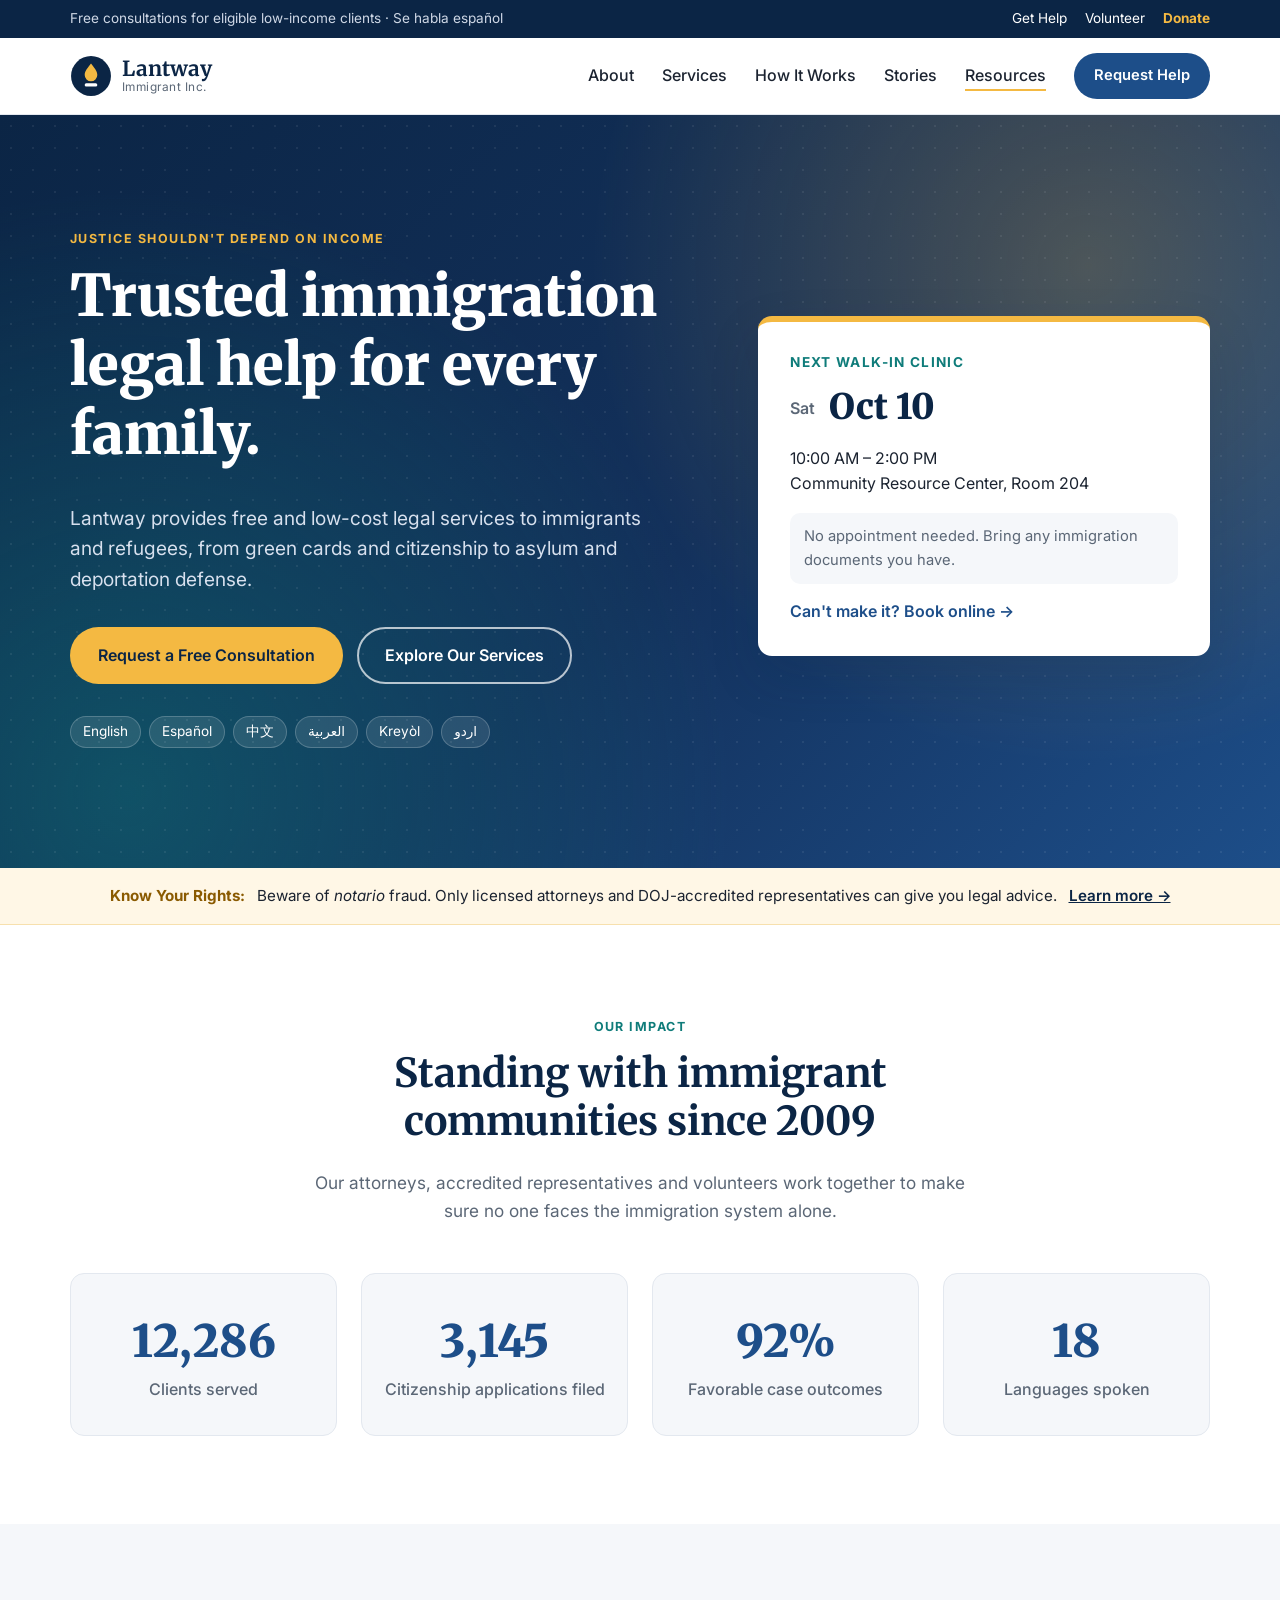
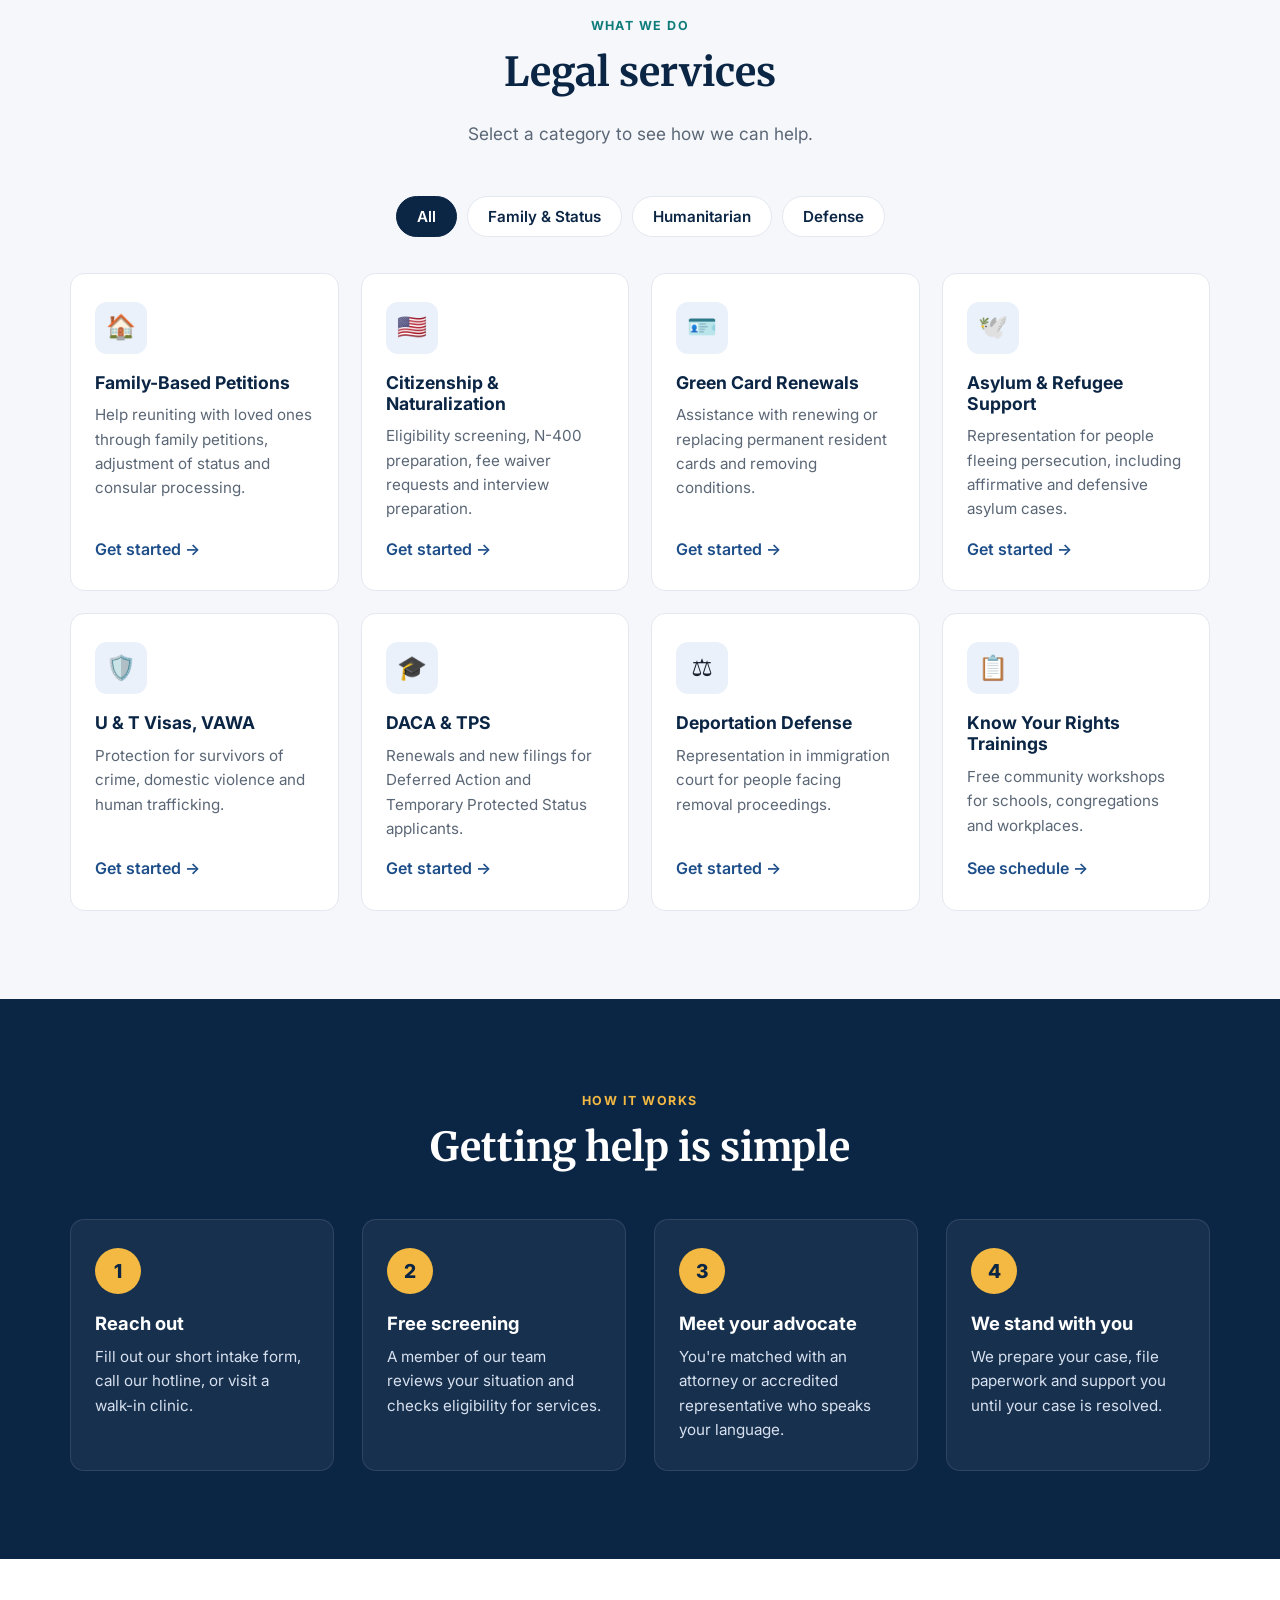
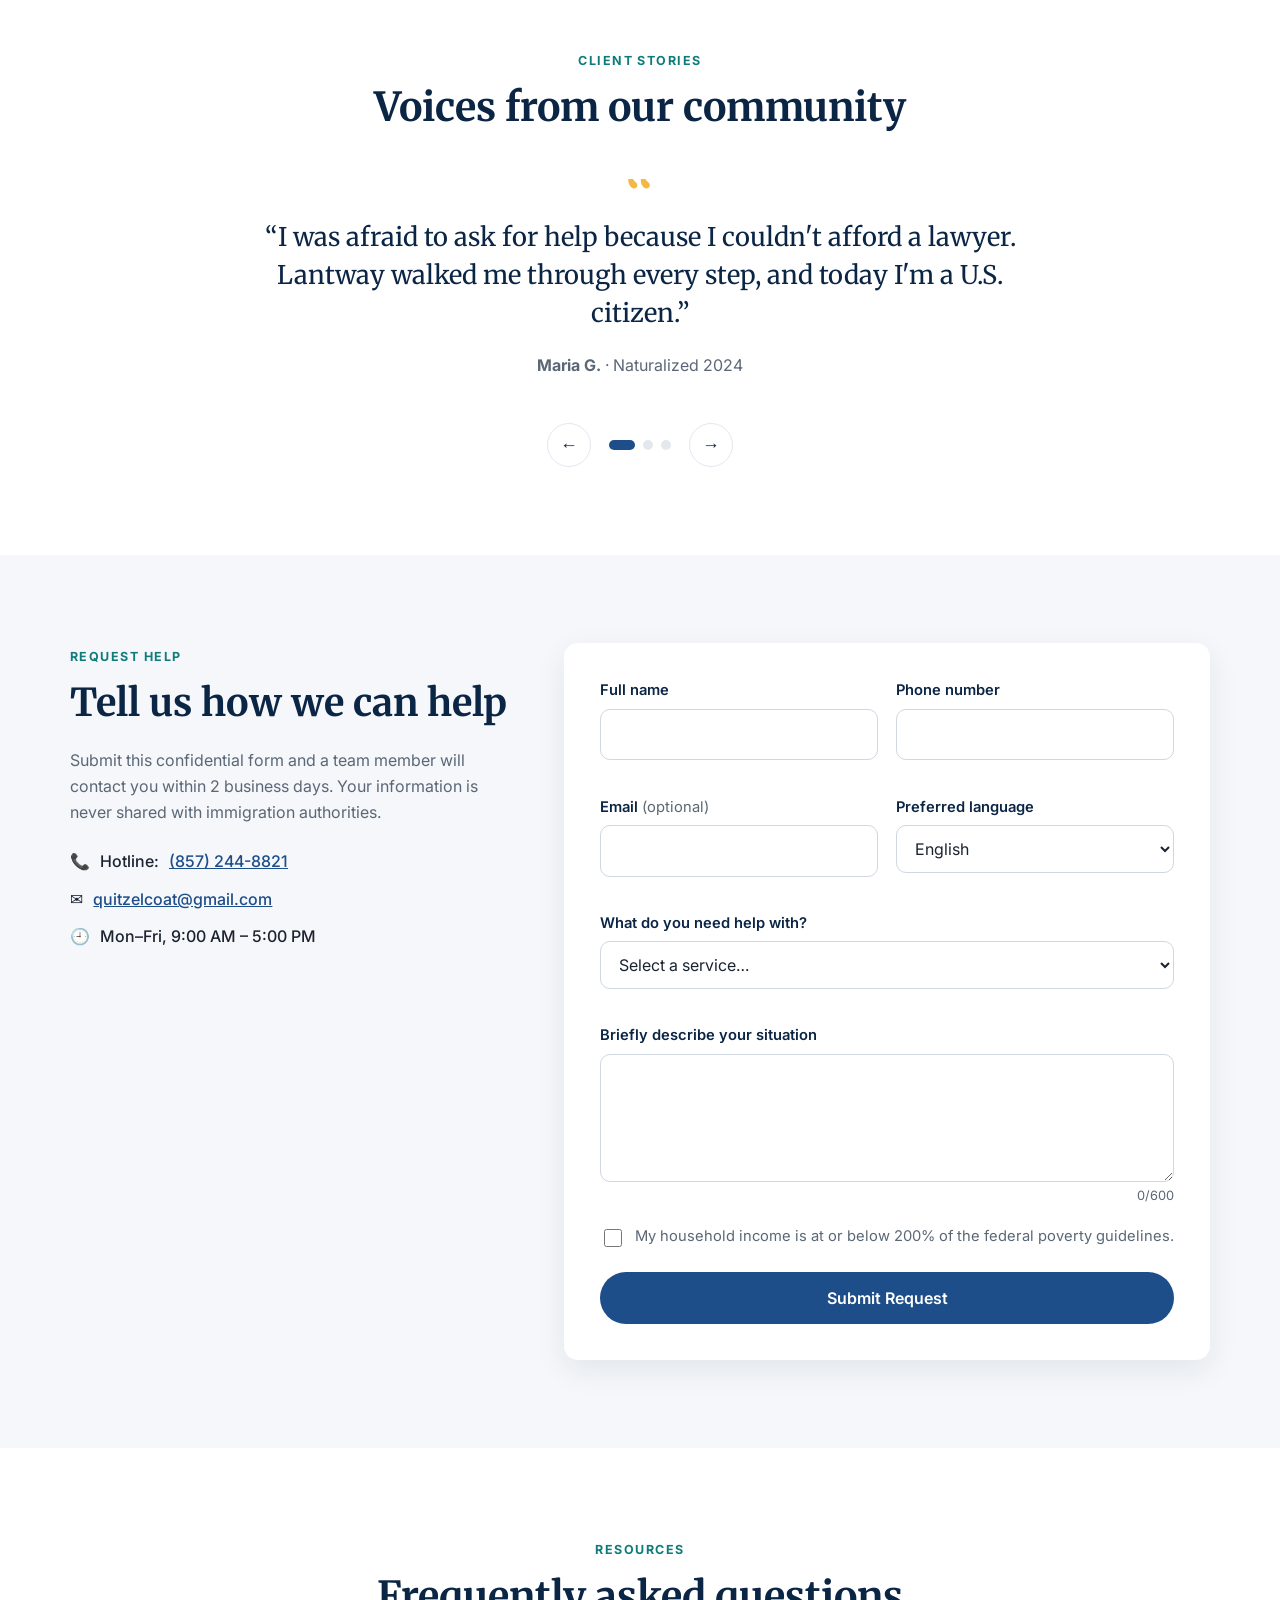
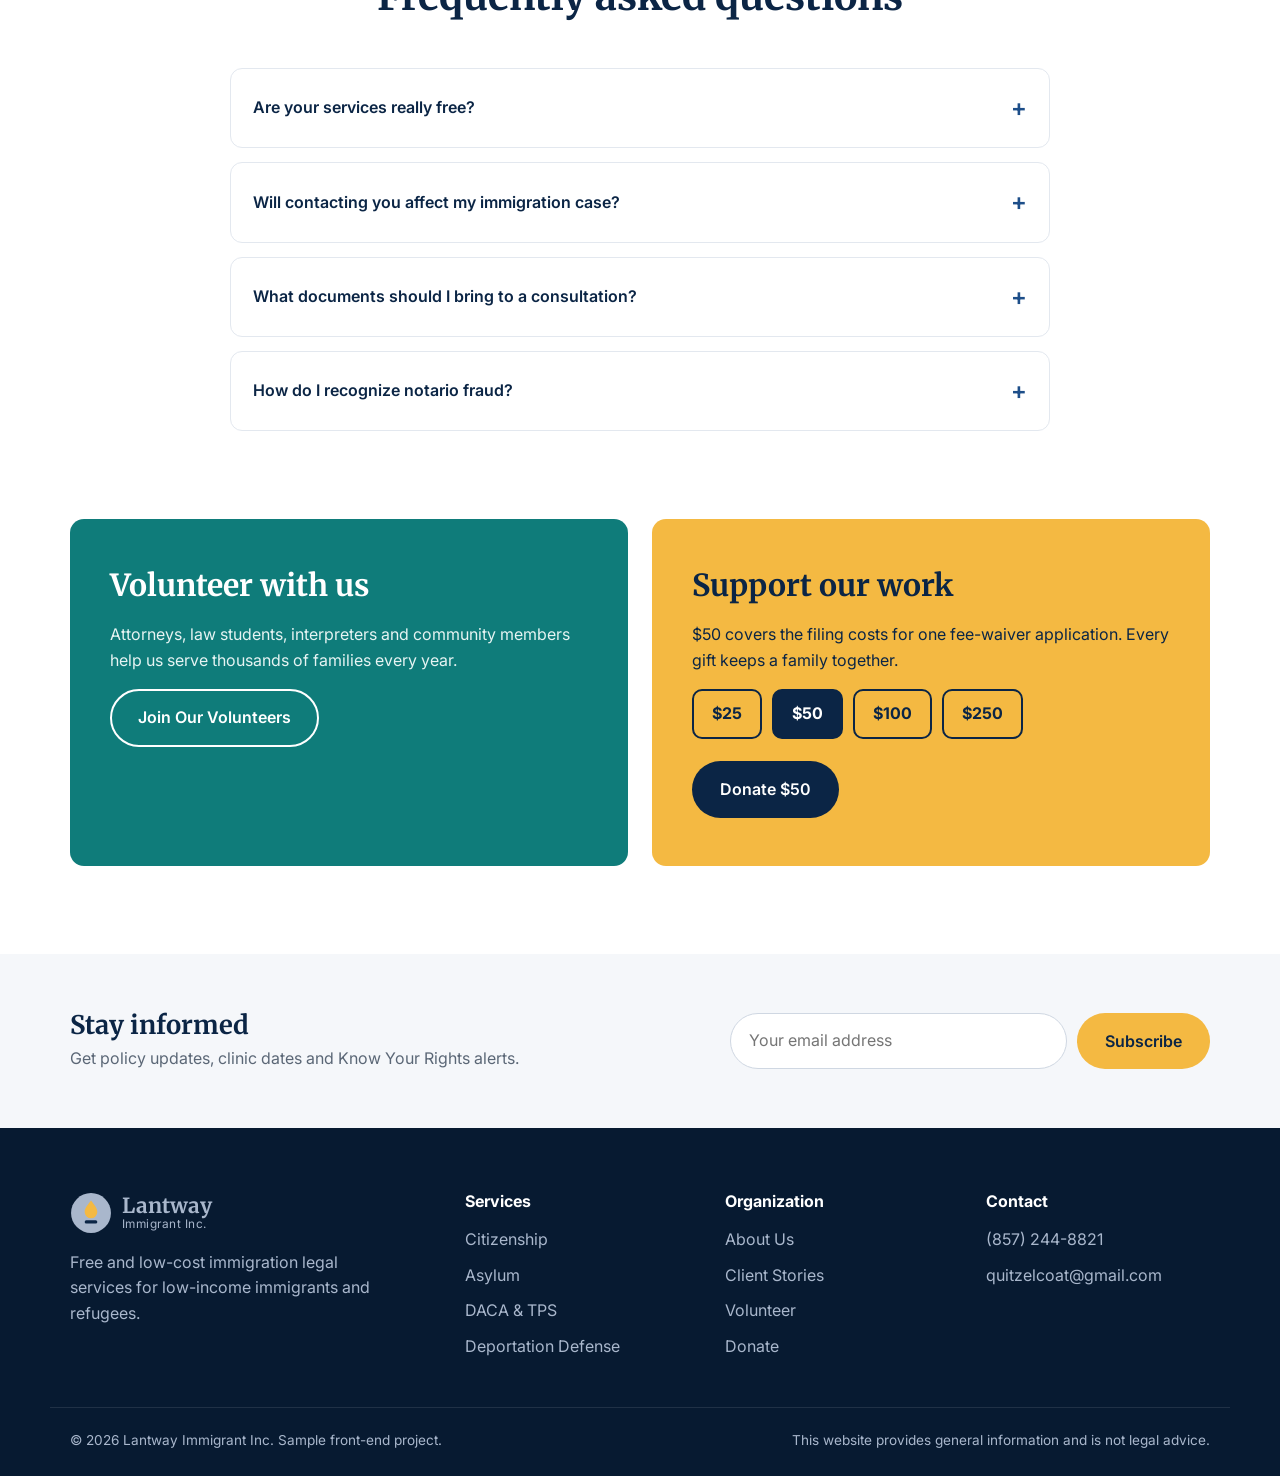
==== commit 8f262e4c: "Rename to Lantway Immigrant Inc. and add real contact details Replace placeholder phone and email wi" ====
--- a/index.html
+++ b/index.html
@@ -3,8 +3,8 @@
 <head>
   <meta charset="UTF-8">
   <meta name="viewport" content="width=device-width, initial-scale=1.0">
-  <meta name="description" content="Lanternway Immigrant Legal Clinic provides free and low-cost immigration legal help to low-income individuals and families.">
-  <title>Lanternway Immigrant Legal Clinic</title>
+  <meta name="description" content="Lantway Immigrant Inc. provides free and low-cost immigration legal help to low-income individuals and families.">
+  <title>Lantway Immigrant Inc.</title>
   <link rel="preconnect" href="https://fonts.googleapis.com">
   <link rel="preconnect" href="https://fonts.gstatic.com" crossorigin>
   <link href="https://fonts.googleapis.com/css2?family=Inter:wght@400;500;600;700&family=Merriweather:wght@700;900&display=swap" rel="stylesheet">
@@ -28,15 +28,15 @@
   <!-- Header / navigation -->
   <header class="header" id="top">
     <div class="container header__inner">
-      <a href="#top" class="logo" aria-label="Lanternway home">
+      <a href="#top" class="logo" aria-label="Lantway home">
         <svg class="logo__mark" viewBox="0 0 40 40" aria-hidden="true">
           <circle cx="20" cy="20" r="19" fill="currentColor"/>
           <path d="M20 8c-3 4-6 7-6 11a6 6 0 0 0 12 0c0-4-3-7-6-11z" fill="#f4b942"/>
           <rect x="14" y="27" width="12" height="3" rx="1.5" fill="#fff"/>
         </svg>
         <span class="logo__text">
-          <strong>Lanternway</strong>
-          <small>Immigrant Legal Clinic</small>
+          <strong>Lantway</strong>
+          <small>Immigrant Inc.</small>
         </span>
       </a>
 
@@ -67,7 +67,7 @@
         <div class="hero__content">
           <span class="eyebrow">Justice shouldn't depend on income</span>
           <h1>Trusted immigration legal help for every family.</h1>
-          <p class="lead">Lanternway provides free and low-cost legal services to immigrants and refugees, from green cards and citizenship to asylum and deportation defense.</p>
+          <p class="lead">Lantway provides free and low-cost legal services to immigrants and refugees, from green cards and citizenship to asylum and deportation defense.</p>
           <div class="hero__actions">
             <a href="#help" class="btn btn--accent">Request a Free Consultation</a>
             <a href="#services" class="btn btn--ghost">Explore Our Services</a>
@@ -223,7 +223,7 @@
         <div class="slider" aria-roledescription="carousel" aria-label="Client stories">
           <div class="slider__track">
             <figure class="quote is-active">
-              <blockquote>“I was afraid to ask for help because I couldn't afford a lawyer. Lanternway walked me through every step, and today I'm a U.S. citizen.”</blockquote>
+              <blockquote>“I was afraid to ask for help because I couldn't afford a lawyer. Lantway walked me through every step, and today I'm a U.S. citizen.”</blockquote>
               <figcaption><strong>Maria G.</strong> · Naturalized 2024</figcaption>
             </figure>
             <figure class="quote">
@@ -252,8 +252,8 @@
           <h2>Tell us how we can help</h2>
           <p>Submit this confidential form and a team member will contact you within 2 business days. Your information is never shared with immigration authorities.</p>
           <ul class="contact-list">
-            <li><span aria-hidden="true">📞</span> Hotline: (555) 010-2468</li>
-            <li><span aria-hidden="true">✉️</span> help@lanternway.example</li>
+            <li><span aria-hidden="true">📞</span> Hotline: <a href="tel:+18572448821">(857) 244-8821</a></li>
+            <li><span aria-hidden="true">✉️</span> <a href="mailto:quitzelcoat@gmail.com">quitzelcoat@gmail.com</a></li>
             <li><span aria-hidden="true">🕘</span> Mon–Fri, 9:00 AM – 5:00 PM</li>
           </ul>
         </div>
@@ -395,7 +395,7 @@
             <path d="M20 8c-3 4-6 7-6 11a6 6 0 0 0 12 0c0-4-3-7-6-11z" fill="#f4b942"/>
             <rect x="14" y="27" width="12" height="3" rx="1.5" fill="#0b2545"/>
           </svg>
-          <span class="logo__text"><strong>Lanternway</strong><small>Immigrant Legal Clinic</small></span>
+          <span class="logo__text"><strong>Lantway</strong><small>Immigrant Inc.</small></span>
         </a>
         <p class="footer__about">Free and low-cost immigration legal services for low-income immigrants and refugees.</p>
       </div>
@@ -420,14 +420,13 @@
       <div>
         <h3>Contact</h3>
         <ul>
-          <li>(555) 010-2468</li>
-          <li>help@lanternway.example</li>
-          <li>123 Example Street, Suite 400</li>
+          <li><a href="tel:+18572448821">(857) 244-8821</a></li>
+          <li><a href="mailto:quitzelcoat@gmail.com">quitzelcoat@gmail.com</a></li>
         </ul>
       </div>
     </div>
     <div class="container footer__bottom">
-      <p>&copy; <span id="year"></span> Lanternway Immigrant Legal Clinic. Sample front-end project, fictional organization.</p>
+      <p>&copy; <span id="year"></span> Lantway Immigrant Inc. Sample front-end project.</p>
       <p>This website provides general information and is not legal advice.</p>
     </div>
   </footer>
--- a/styles.css
+++ b/styles.css
@@ -1,5 +1,5 @@
 /* ==========================================================
-   Lanternway Immigrant Legal Clinic — styles
+   Lantway Immigrant Inc. — styles
    ========================================================== */
 
 :root {
